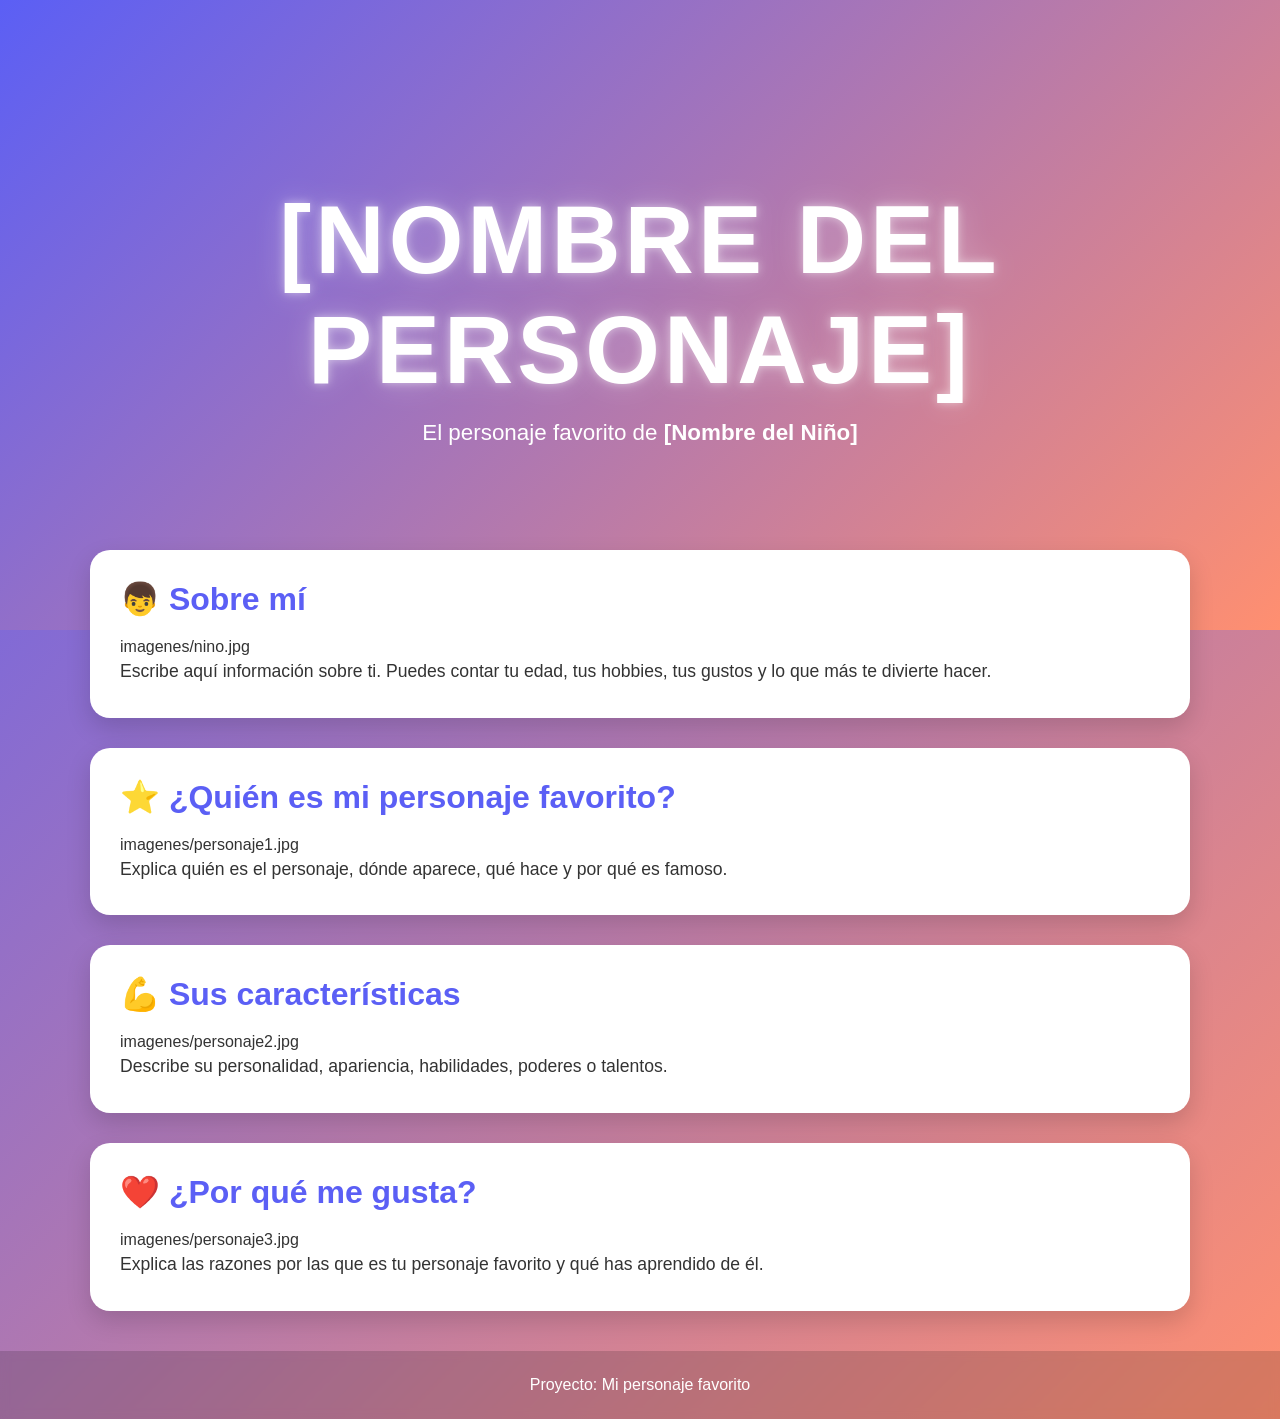
==== docs/personajeFavorito/index.html @ dd108617 "Automated update" ====
<!DOCTYPE html>
<html lang="es">

<head>
    <meta charset="UTF-8">
    <meta name="viewport" content="width=device-width, initial-scale=1.0">
    <title>[Nombre del Personaje]</title>
    <link rel="stylesheet" href="style.css">
</head>

<body>

    <header class="hero">
        <div class="hero-content">
            <h1>[NOMBRE DEL PERSONAJE]</h1>
            <p>El personaje favorito de <strong>[Nombre del Niño]</strong></p>
        </div>
    </header>

    <main>

        <section class="card">
            <h2>👦 Sobre mí</h2>
            imagenes/nino.jpg

            <p>
                Escribe aquí información sobre ti.
                Puedes contar tu edad, tus hobbies,
                tus gustos y lo que más te divierte hacer.
            </p>
        </section>

        <section class="card">
            <h2>⭐ ¿Quién es mi personaje favorito?</h2>
            imagenes/personaje1.jpg

            <p>
                Explica quién es el personaje, dónde aparece,
                qué hace y por qué es famoso.
            </p>
        </section>

        <section class="card">
            <h2>💪 Sus características</h2>
            imagenes/personaje2.jpg

            <p>
                Describe su personalidad, apariencia,
                habilidades, poderes o talentos.
            </p>
        </section>

        <section class="card">
            <h2>❤️ ¿Por qué me gusta?</h2>
            imagenes/personaje3.jpg

            <p>
                Explica las razones por las que es tu personaje favorito
                y qué has aprendido de él.
            </p>
        </section>

    </main>

    <footer>
        <p>Proyecto: Mi personaje favorito</p>
    </footer>

</body>

</html>
---- docs/personajeFavorito/style.css ----
/*======================================
  PALETA DE COLORES
======================================*/
:root {
    --color-primario: #5b5ff5;
    --color-secundario: #ff8f70;
}

/*======================================
  CONFIGURACIÓN GENERAL
======================================*/
* {
    margin: 0;
    padding: 0;
    box-sizing: border-box;
}

body {
    font-family: "Segoe UI", Arial, sans-serif;

    background: linear-gradient(
        135deg,
        var(--color-primario),
        var(--color-secundario)
    );

    min-height: 100vh;
    color: #333;
}

/*======================================
  HERO
======================================*/
.hero {
    height: 70vh;

    display: flex;
    justify-content: center;
    align-items: center;

    text-align: center;

    background: linear-gradient(
        135deg,
        var(--color-primario),
        var(--color-secundario)
    );

    color: white;
}

.hero-content {
    animation: aparecer 1.5s ease;
}

.hero h1 {
    font-size: clamp(3rem, 8vw, 6rem);
    letter-spacing: 4px;
    text-transform: uppercase;

    text-shadow:
        0 0 10px rgba(255,255,255,.5),
        0 0 30px rgba(255,255,255,.3);

    animation: flotar 3s ease-in-out infinite;
}

.hero p {
    font-size: 1.4rem;
    margin-top: 15px;
}

/*======================================
  CONTENEDOR
======================================*/
main {
    width: 90%;
    max-width: 1100px;

    margin: -80px auto 40px;
}

/*======================================
  TARJETAS
======================================*/
.card {
    background: white;

    margin-bottom: 30px;
    padding: 30px;

    border-radius: 20px;

    box-shadow: 0 10px 25px rgba(0,0,0,.15);

    transition: .3s;
}

.card:hover {
    transform: translateY(-8px);
}

.card h2 {
    color: var(--color-primario);
    margin-bottom: 20px;
    font-size: 2rem;
}

.card img {
    width: 100%;
    max-width: 450px;

    display: block;
    margin: 20px auto;

    border-radius: 15px;

    transition: .4s;
}

.card img:hover {
    transform: scale(1.05);
}

.card p {
    font-size: 1.1rem;
    line-height: 1.8;
}

/*======================================
  FOOTER
======================================*/
footer {
    text-align: center;

    padding: 25px;

    color: white;

    background: rgba(0,0,0,.15);

    backdrop-filter: blur(5px);
}

/*======================================
  ANIMACIONES
======================================*/
@keyframes aparecer {
    from {
        opacity: 0;
        transform: translateY(40px);
    }

    to {
        opacity: 1;
        transform: translateY(0);
    }
}

@keyframes flotar {
    0% {
        transform: translateY(0);
    }

    50% {
        transform: translateY(-10px);
    }

    100% {
        transform: translateY(0);
    }
}

/*======================================
  RESPONSIVE
======================================*/
@media (max-width: 768px) {

    .hero {
        height: 55vh;
    }

    .hero p {
        font-size: 1rem;
    }

    .card {
        padding: 20px;
    }

    .card h2 {
        font-size: 1.5rem;
    }
}
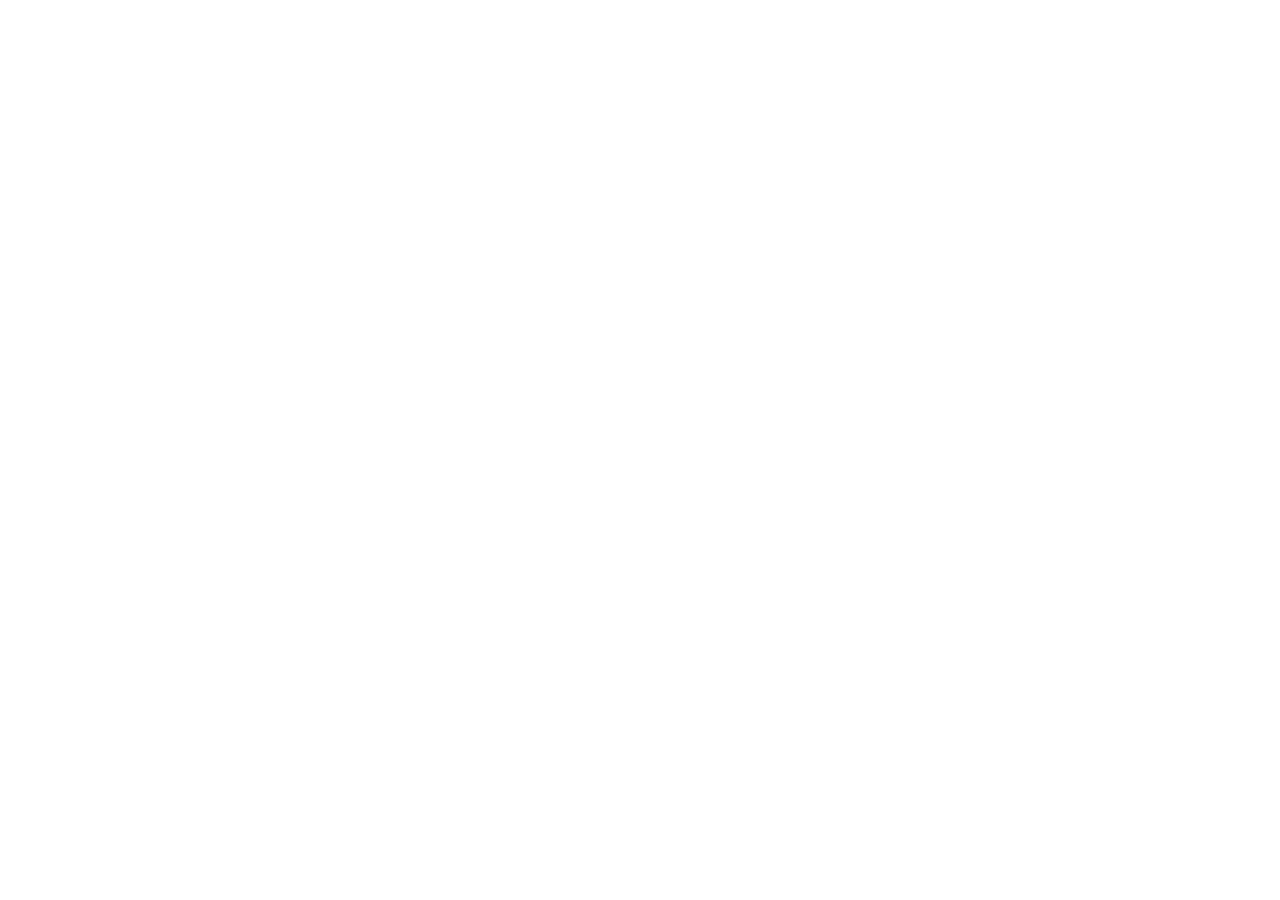
==== commit d050ec32: "este es para michael" ====
--- a/docs/personajeFavorito/index.html
+++ b/docs/personajeFavorito/index.html
@@ -4,7 +4,7 @@
 <head>
     <meta charset="UTF-8">
     <meta name="viewport" content="width=device-width, initial-scale=1.0">
-    <title>[Nombre del Personaje]</title>
+    <title>[michael jackson
     <link rel="stylesheet" href="style.css">
 </head>
 
@@ -12,8 +12,8 @@
 
     <header class="hero">
         <div class="hero-content">
-            <h1>[NOMBRE DEL PERSONAJE]</h1>
-            <p>El personaje favorito de <strong>[Nombre del Niño]</strong></p>
+            <h1>michael jackson</h1>
+            <p>El personaje favorito de <strong>[enitt</p>
         </div>
     </header>
 
@@ -24,29 +24,30 @@
             imagenes/nino.jpg
 
             <p>
-                Escribe aquí información sobre ti.
-                Puedes contar tu edad, tus hobbies,
-                tus gustos y lo que más te divierte hacer.
+                  hola me gusta michael y tambien dibujar 
+                
+                
             </p>
         </section>
 
         <section class="card">
-            <h2>⭐ ¿Quién es mi personaje favorito?</h2>
+            <h2>⭐ michel jackson </h2>
             imagenes/personaje1.jpg
 
             <p>
-                Explica quién es el personaje, dónde aparece,
-                qué hace y por qué es famoso.
+                es cantante y lanzo el album mas vendido de la historia gano 8 gramis en una sola noche
+                  (no pongo todo lo q c porque es mucho lol)
             </p>
         </section>
 
         <section class="card">
             <h2>💪 Sus características</h2>
-            imagenes/personaje2.jpg
+            ...
+        
 
             <p>
-                Describe su personalidad, apariencia,
-                habilidades, poderes o talentos.
+             es muy talentoso para la musica,cabello color negro y de estatura alta
+                
             </p>
         </section>
 
@@ -55,15 +56,15 @@
             imagenes/personaje3.jpg
 
             <p>
-                Explica las razones por las que es tu personaje favorito
-                y qué has aprendido de él.
+                es diferente a todos los demas cantantes.
+                 es muy respetuoso y generoso
             </p>
         </section>
 
     </main>
 
     <footer>
-        <p>Proyecto: Mi personaje favorito</p>
+        <p>Proyecto: michael jackson
     </footer>
 
 </body>
--- a/docs/personajeFavorito/style.css
+++ b/docs/personajeFavorito/style.css
@@ -2,8 +2,8 @@
   PALETA DE COLORES
 ======================================*/
 :root {
-    --color-primario: #5b5ff5;
-    --color-secundario: #ff8f70;
+    --color-primario: #b3460c;
+    --color-secundario: #9e1412;
 }
 
 /*======================================
